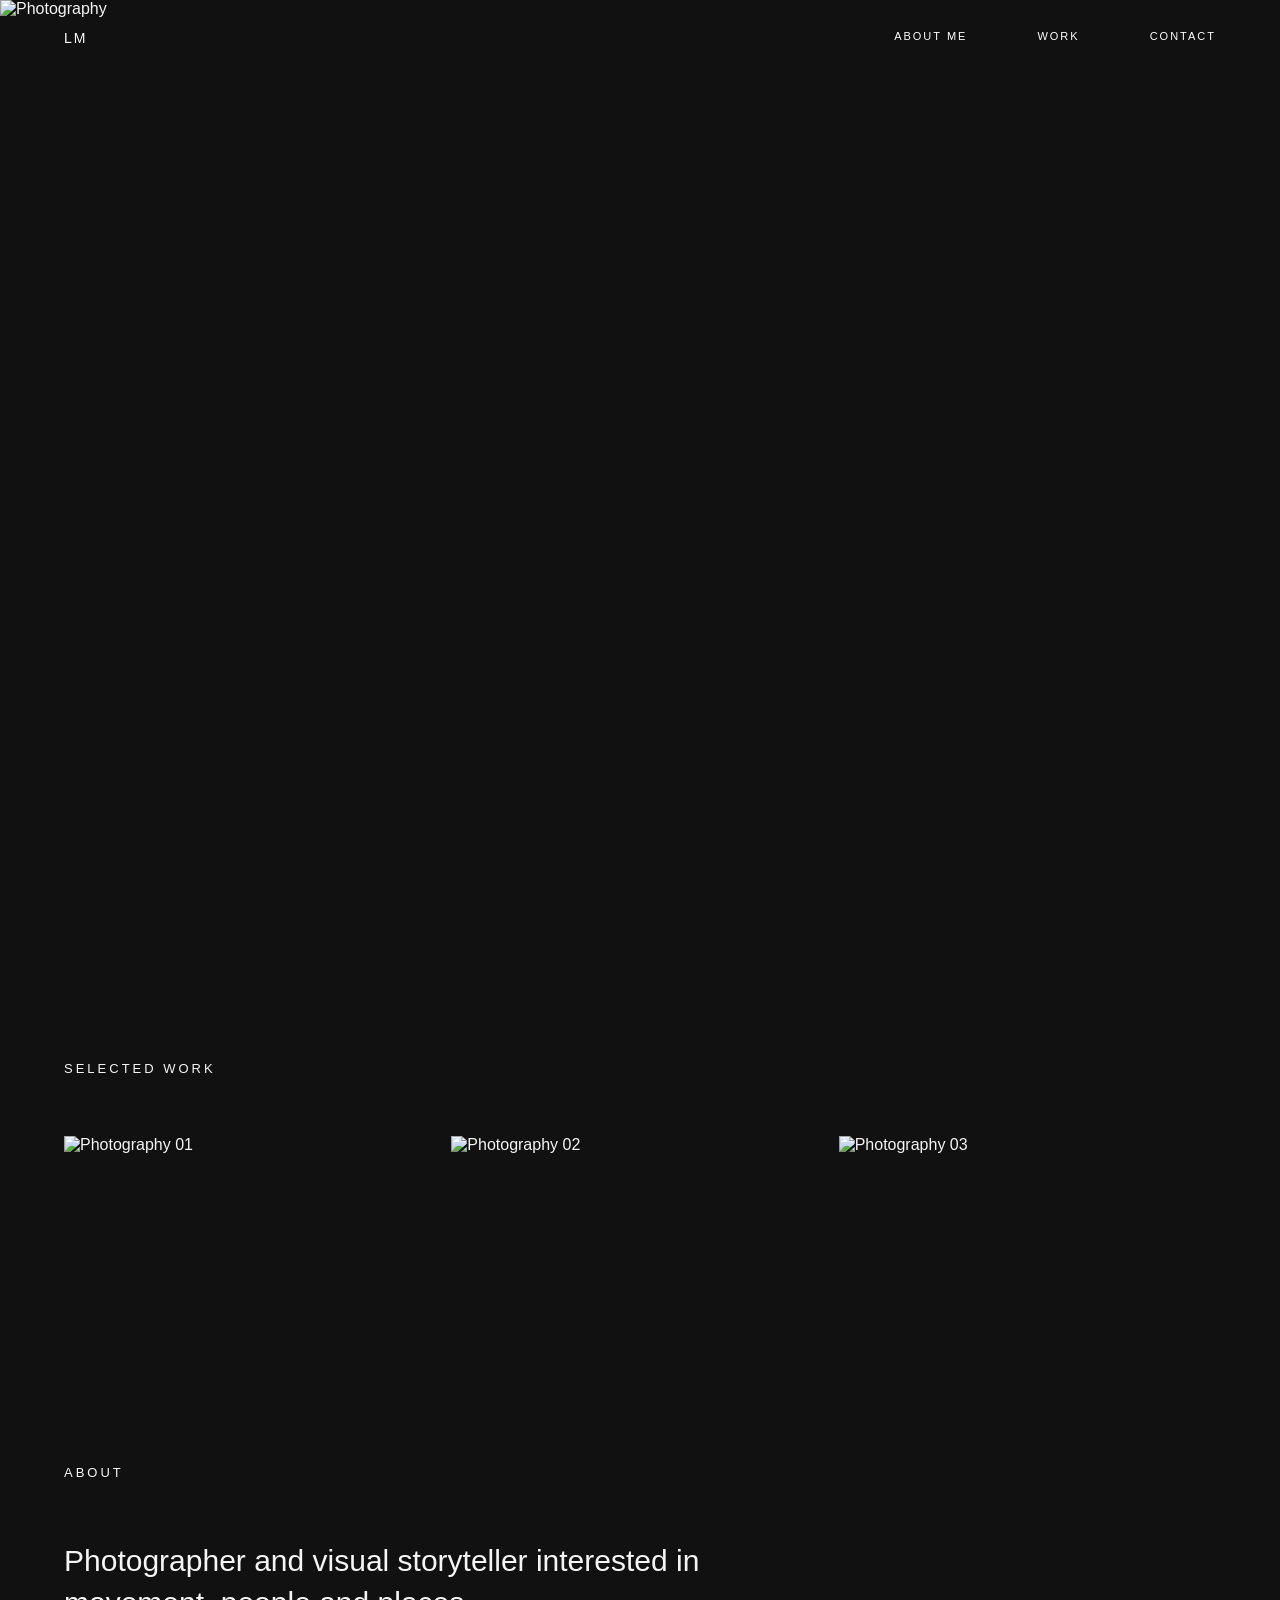
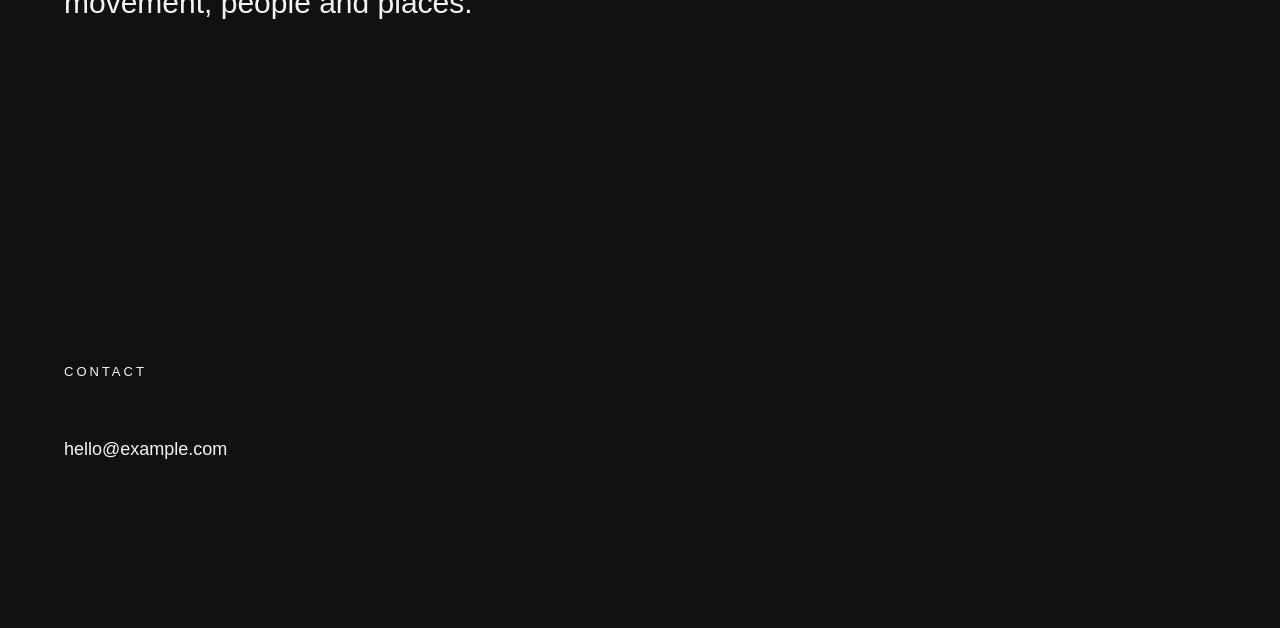
==== index.html @ 39ae31e9 "Update index.html" ====
<!DOCTYPE html>
<html lang="en">

<head>
    <meta charset="UTF-8">
    <meta name="viewport" content="width=device-width, initial-scale=1.0">

    <title>Liu Minhao — Photography</title>

    <link rel="stylesheet" href="style.css">
</head>

<body>

    <main>

      <section class="hero">

    <img class="hero-image" src="./photo4.jpg" alt="Photography">

    <div class="hero-logo">
        LM
    </div>

    <nav class="hero-nav">
        <a href="#about">ABOUT ME</a>
        <a href="#work">WORK</a>
        <a href="#contact">CONTACT</a>
    </nav>

</section>

        <section id="work" class="work">

            <h2>
                SELECTED WORK
            </h2>

         <div class="gallery">

    <img src="./photo1.jpg" alt="Photography 01">

    <img src="./photo2.jpg" alt="Photography 02">

    <img src="./photo3.jpg" alt="Photography 03">

</div>
        </section>


        <section id="about" class="about">

            <h2>
                ABOUT
            </h2>

            <p>
                Photographer and visual storyteller
                interested in movement, people and places.
            </p>

        </section>


        <section id="contact" class="contact">

            <h2>
                CONTACT
            </h2>

            <p>
                hello@example.com
            </p>

        </section>


    </main>


</body>

</html>
---- style.css ----
* {
    box-sizing: border-box;
}

html {
    scroll-behavior: smooth;
}

body {
    margin: 0;

    background: #111;

    color: #f5f5f5;

    font-family: Arial, Helvetica, sans-serif;
}


/* Navigation */

header {

    display: flex;

    justify-content: space-between;

    align-items: center;

    padding: 30px 5%;

    position: absolute;

    width: 100%;

    z-index: 10;
}


.logo {

    font-size: 14px;

    letter-spacing: 2px;

}




nav a {

    color: white;

    text-decoration: none;

    margin-left: 30px;

    font-size: 12px;

    letter-spacing: 2px;

}


/* Hero */

.hero {
    height: 100vh;
    min-height: 600px;

    background-image: url(".photo4.jpg");
    background-size: cover;
    background-position: center;

    position: relative;
}

.hero-logo {
    position: absolute;
    top: 30px;
    left: 5%;

    color: white;
    font-size: 14px;
    letter-spacing: 2px;

    z-index: 2;
}
.hero-nav {
    position: absolute;
    top: 30px;
    right: 5%;

    display: flex;
    gap: 40px;

    z-index: 2;
}

.hero-nav a {
    color: white;
    text-decoration: none;

    font-size: 11px;
    letter-spacing: 2px;
}

/* Work */

.work {

    padding: 150px 5%;
}


h2 {

    font-size: 13px;

    font-weight: 400;

    letter-spacing: 3px;

    margin-bottom: 60px;

}

.gallery {
    display: flex;
    width: 100%;
    justify-content: space-between;
}

.gallery img {
    width: calc((100% - 20px) / 3);
    height: auto;
    display: block;
    transition: opacity 0.3s ease;
}

.gallery img:hover {
    opacity: 0.5;
}

.placeholder {

    aspect-ratio: 4 / 3;

    background: #222;

    display: flex;

    align-items: center;

    justify-content: center;

    color: #555;

    letter-spacing: 3px;

}


/* About */

.about {

    padding: 150px 5%;

    max-width: 900px;

}


.about p {

    font-size: 30px;

    line-height: 1.4;

}


/* Contact */

.contact {

    padding: 150px 5%;

}


.contact p {

    font-size: 18px;

}


/* Mobile */

@media (max-width: 700px) {

    header {
        padding: 25px;
    }

    nav a {
        margin-left: 12px;
    }

    .gallery {
        flex-direction: column;
    }

    .gallery img {
        width: 100%;
    }

    .about p {
        font-size: 22px;
    }

}

.hero-nav {
    position: absolute !important;
    top: 30px !important;
    right: 5% !important;
    left: auto !important;
    transform: none !important;

    display: flex !important;
    gap: 40px !important;
}

.hero-nav a {
    color: white !important;
    text-decoration: none !important;
    font-size: 11px !important;
    letter-spacing: 2px !important;
}

.hero {
    background-image: url("./photo4.jpg") !important;
    background-size: cover !important;
    background-position: center !important;
    background-repeat: no-repeat !important;
}
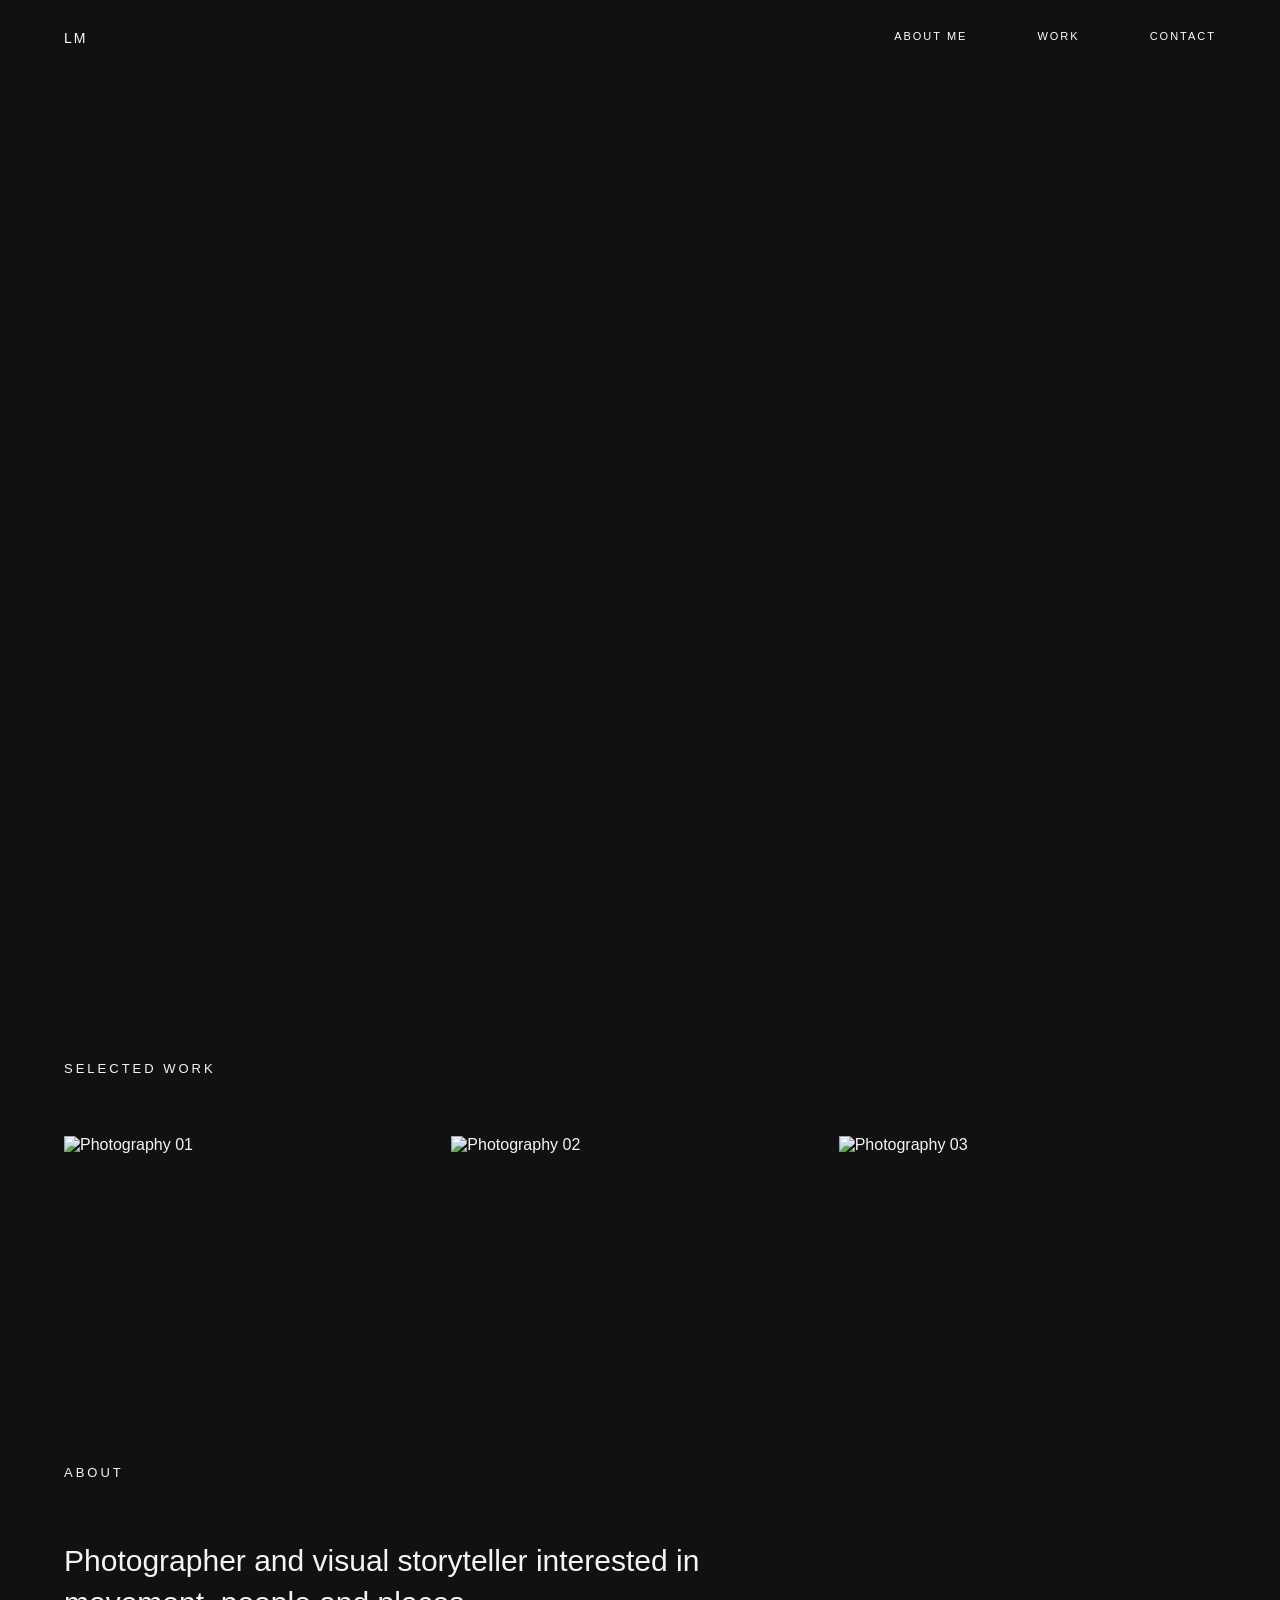
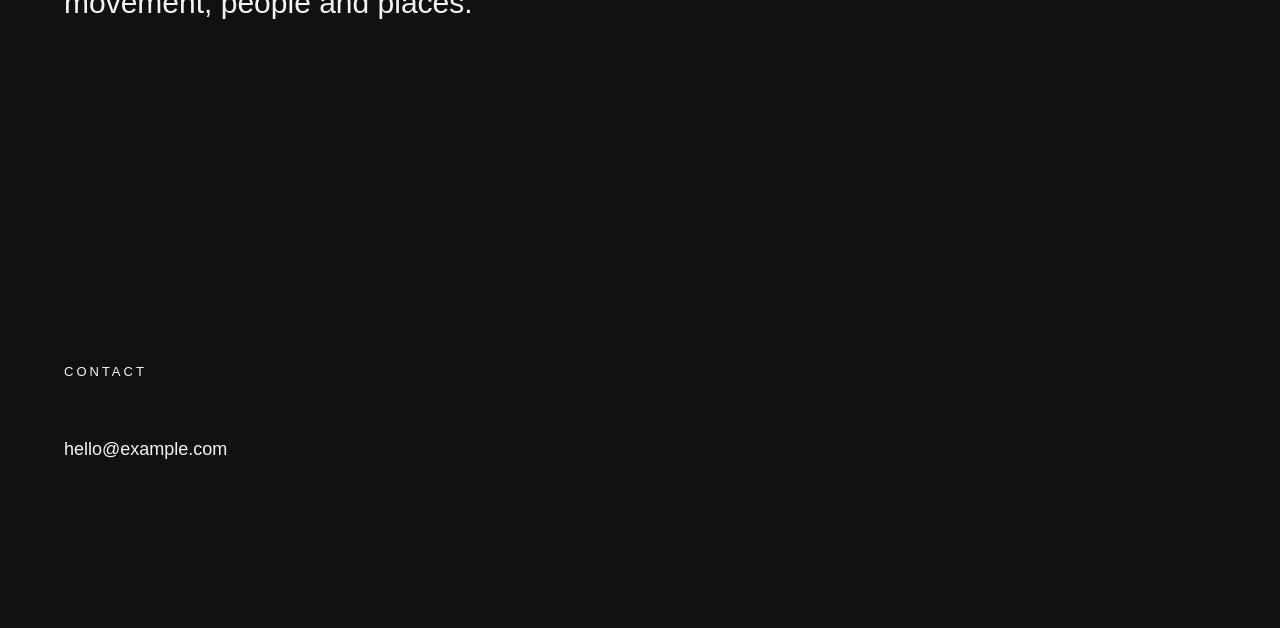
==== commit 7369994d: "Update index.html" ====
--- a/index.html
+++ b/index.html
@@ -15,8 +15,6 @@
     <main>
 
       <section class="hero">
-
-    <img class="hero-image" src="./photo4.jpg" alt="Photography">
 
     <div class="hero-logo">
         LM
--- a/style.css
+++ b/style.css
@@ -66,14 +66,15 @@
 /* Hero */
 
 .hero {
+    position: relative;
+    width: 100%;
     height: 100vh;
     min-height: 600px;
 
-    background-image: url(".photo4.jpg");
+    background-image: url("./photo4.jpg");
     background-size: cover;
     background-position: center;
-
-    position: relative;
+    background-repeat: no-repeat;
 }
 
 .hero-logo {
@@ -248,3 +249,10 @@
     background-position: center !important;
     background-repeat: no-repeat !important;
 }
+
+.hero {
+    position: relative;
+    width: 100%;
+    height: 100vh;
+    overflow: hidden;
+}
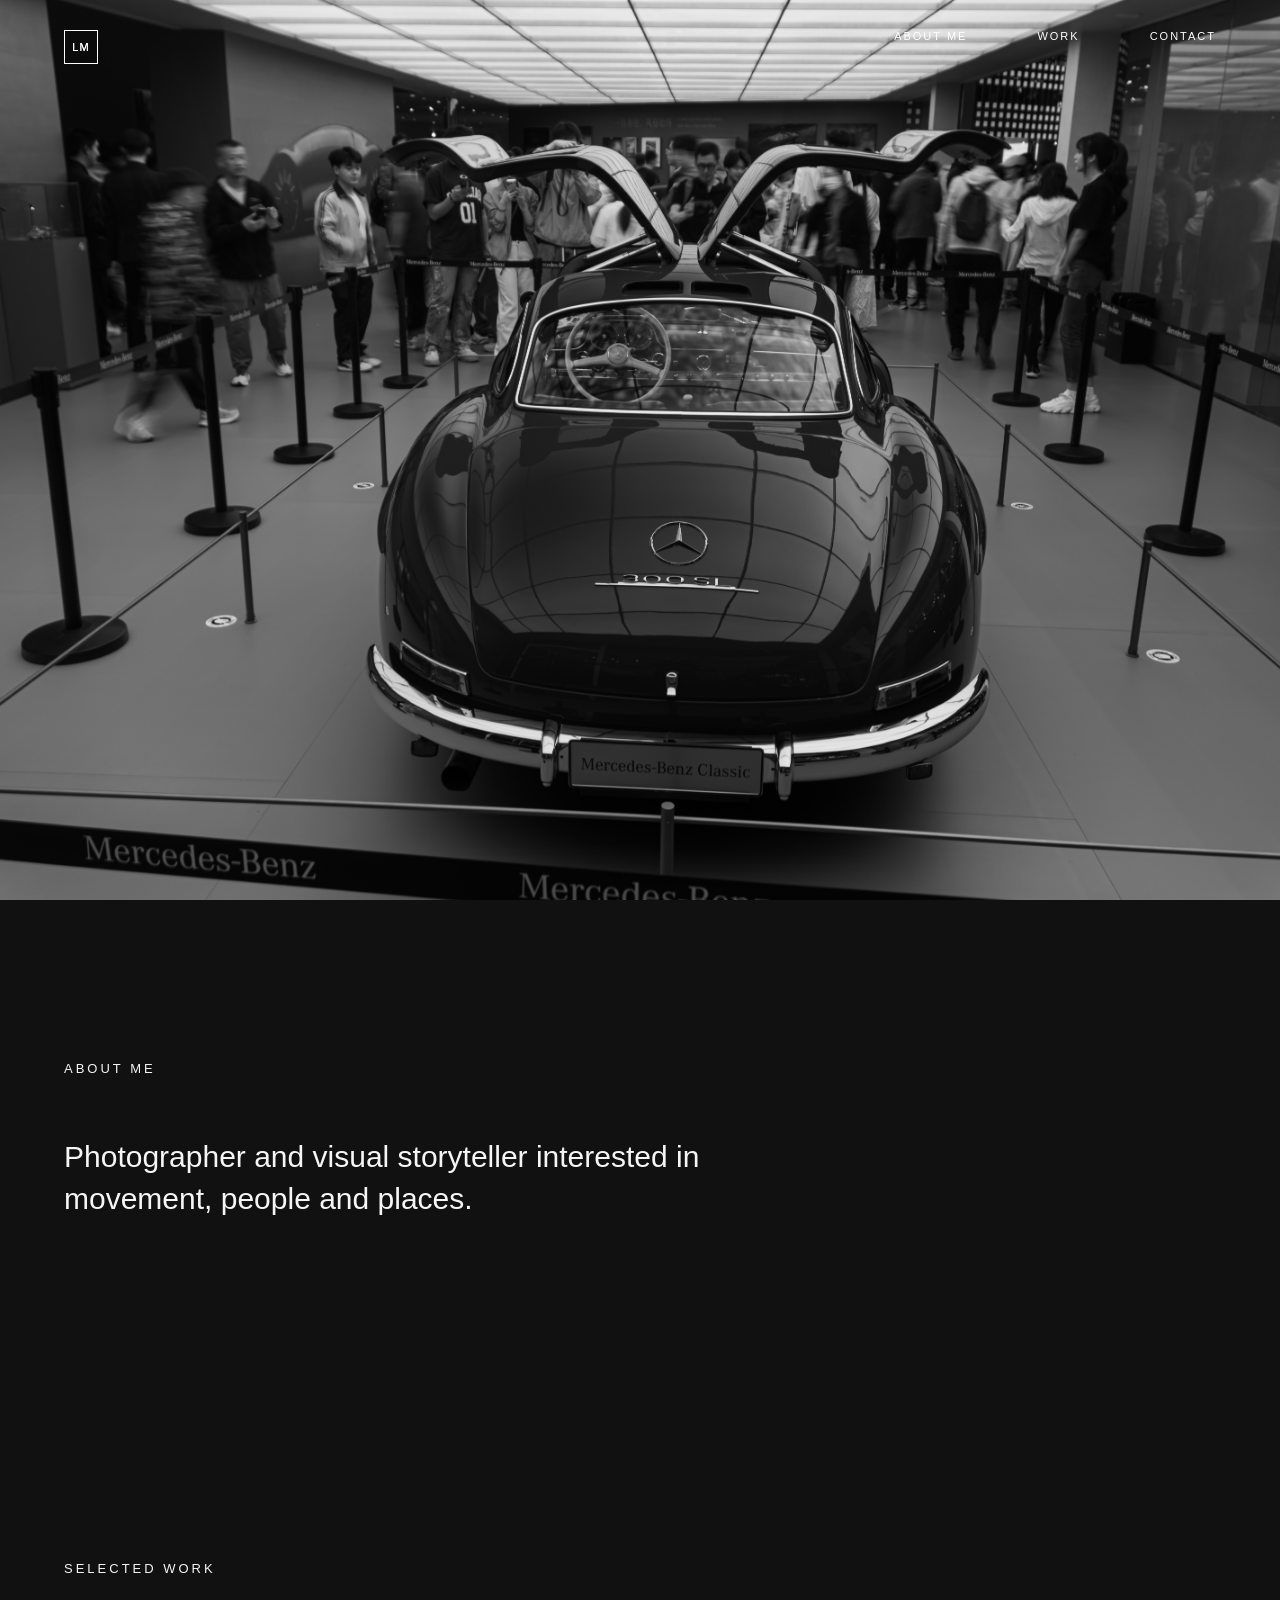
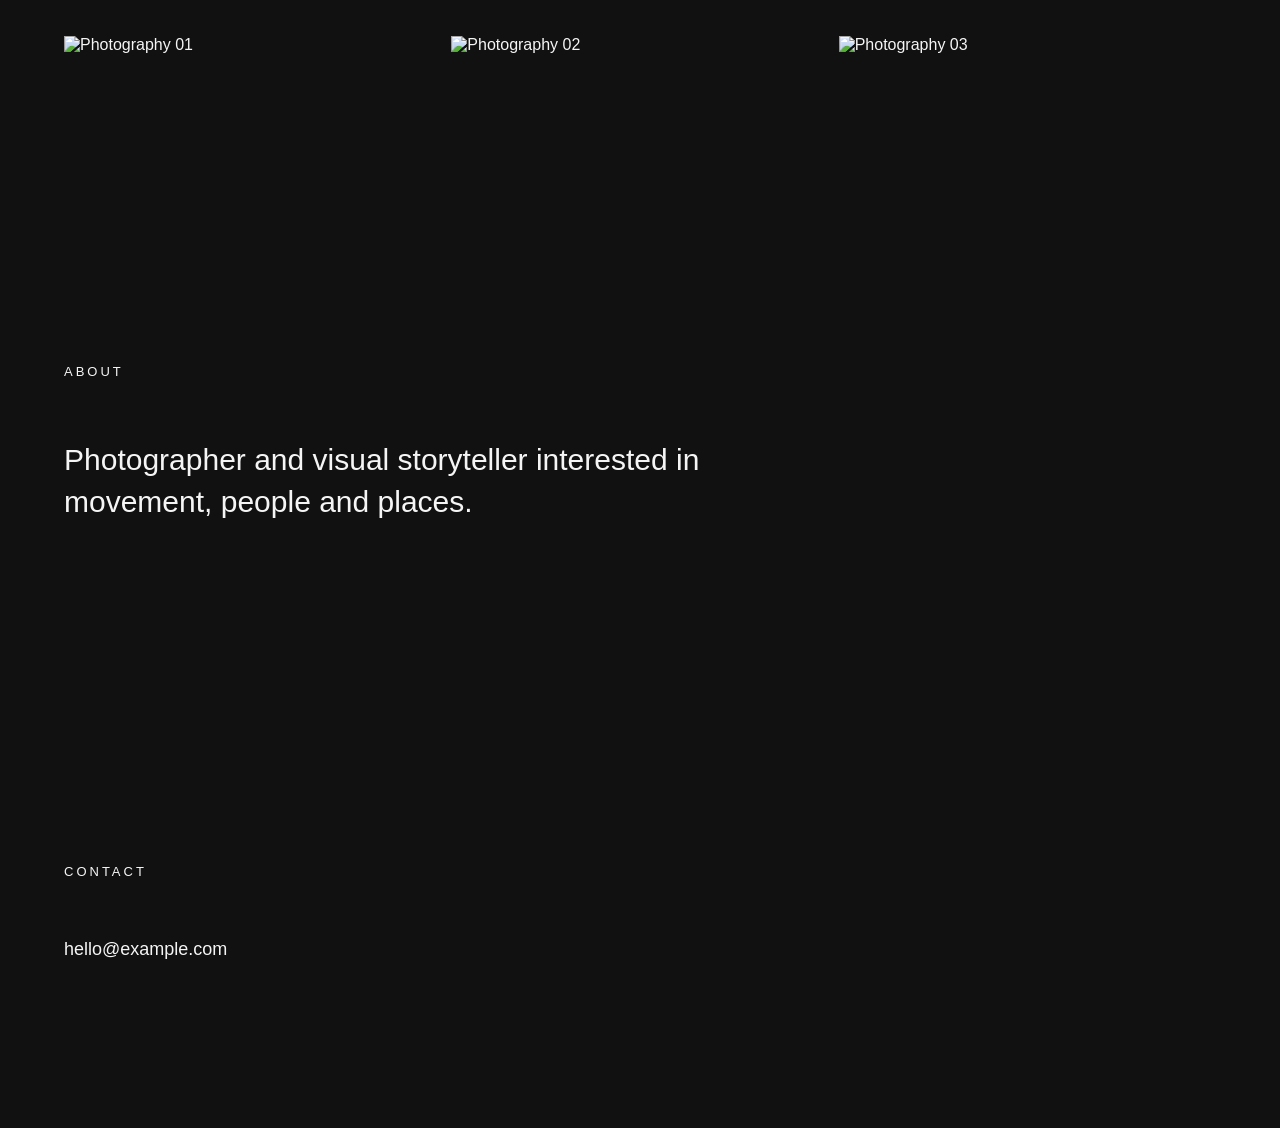
==== commit 8f860e59: "Update index.html" ====
--- a/index.html
+++ b/index.html
@@ -20,6 +20,12 @@
         LM
     </div>
 
+  <section class="hero">
+
+    <div class="hero-logo">
+        LM
+    </div>
+
     <nav class="hero-nav">
         <a href="#about">ABOUT ME</a>
         <a href="#work">WORK</a>
@@ -28,22 +34,38 @@
 
 </section>
 
-        <section id="work" class="work">
 
-            <h2>
-                SELECTED WORK
-            </h2>
+<section id="about" class="about">
 
-         <div class="gallery">
+    <h2>
+        ABOUT ME
+    </h2>
 
-    <img src="./photo1.jpg" alt="Photography 01">
+    <p>
+        Photographer and visual storyteller
+        interested in movement, people and places.
+    </p>
 
-    <img src="./photo2.jpg" alt="Photography 02">
+</section>
 
-    <img src="./photo3.jpg" alt="Photography 03">
 
-</div>
-        </section>
+<section id="work" class="work">
+
+    <h2>
+        SELECTED WORK
+    </h2>
+
+    <div class="gallery">
+
+        <img src="./photo1.jpg" alt="Photography 01">
+
+        <img src="./photo2.jpg" alt="Photography 02">
+
+        <img src="./photo3.jpg" alt="Photography 03">
+
+    </div>
+
+</section>
 
 
         <section id="about" class="about">
--- a/style.css
+++ b/style.css
@@ -66,15 +66,9 @@
 /* Hero */
 
 .hero {
-    position: relative;
     width: 100%;
     height: 100vh;
-    min-height: 600px;
-
-    background-image: url("./photo4.jpg");
-    background-size: cover;
-    background-position: center;
-    background-repeat: no-repeat;
+    background: url("./photo6.jpg") center / cover no-repeat;
 }
 
 .hero-logo {
@@ -82,9 +76,19 @@
     top: 30px;
     left: 5%;
 
+    width: 34px;
+    height: 34px;
+
+    display: flex;
+    align-items: center;
+    justify-content: center;
+
+    border: 1px solid white;
+
     color: white;
-    font-size: 14px;
-    letter-spacing: 2px;
+    font-size: 11px;
+    font-weight: 500;
+    letter-spacing: 1px;
 
     z-index: 2;
 }
@@ -224,35 +228,3 @@
     }
 
 }
-
-.hero-nav {
-    position: absolute !important;
-    top: 30px !important;
-    right: 5% !important;
-    left: auto !important;
-    transform: none !important;
-
-    display: flex !important;
-    gap: 40px !important;
-}
-
-.hero-nav a {
-    color: white !important;
-    text-decoration: none !important;
-    font-size: 11px !important;
-    letter-spacing: 2px !important;
-}
-
-.hero {
-    background-image: url("./photo4.jpg") !important;
-    background-size: cover !important;
-    background-position: center !important;
-    background-repeat: no-repeat !important;
-}
-
-.hero {
-    position: relative;
-    width: 100%;
-    height: 100vh;
-    overflow: hidden;
-}
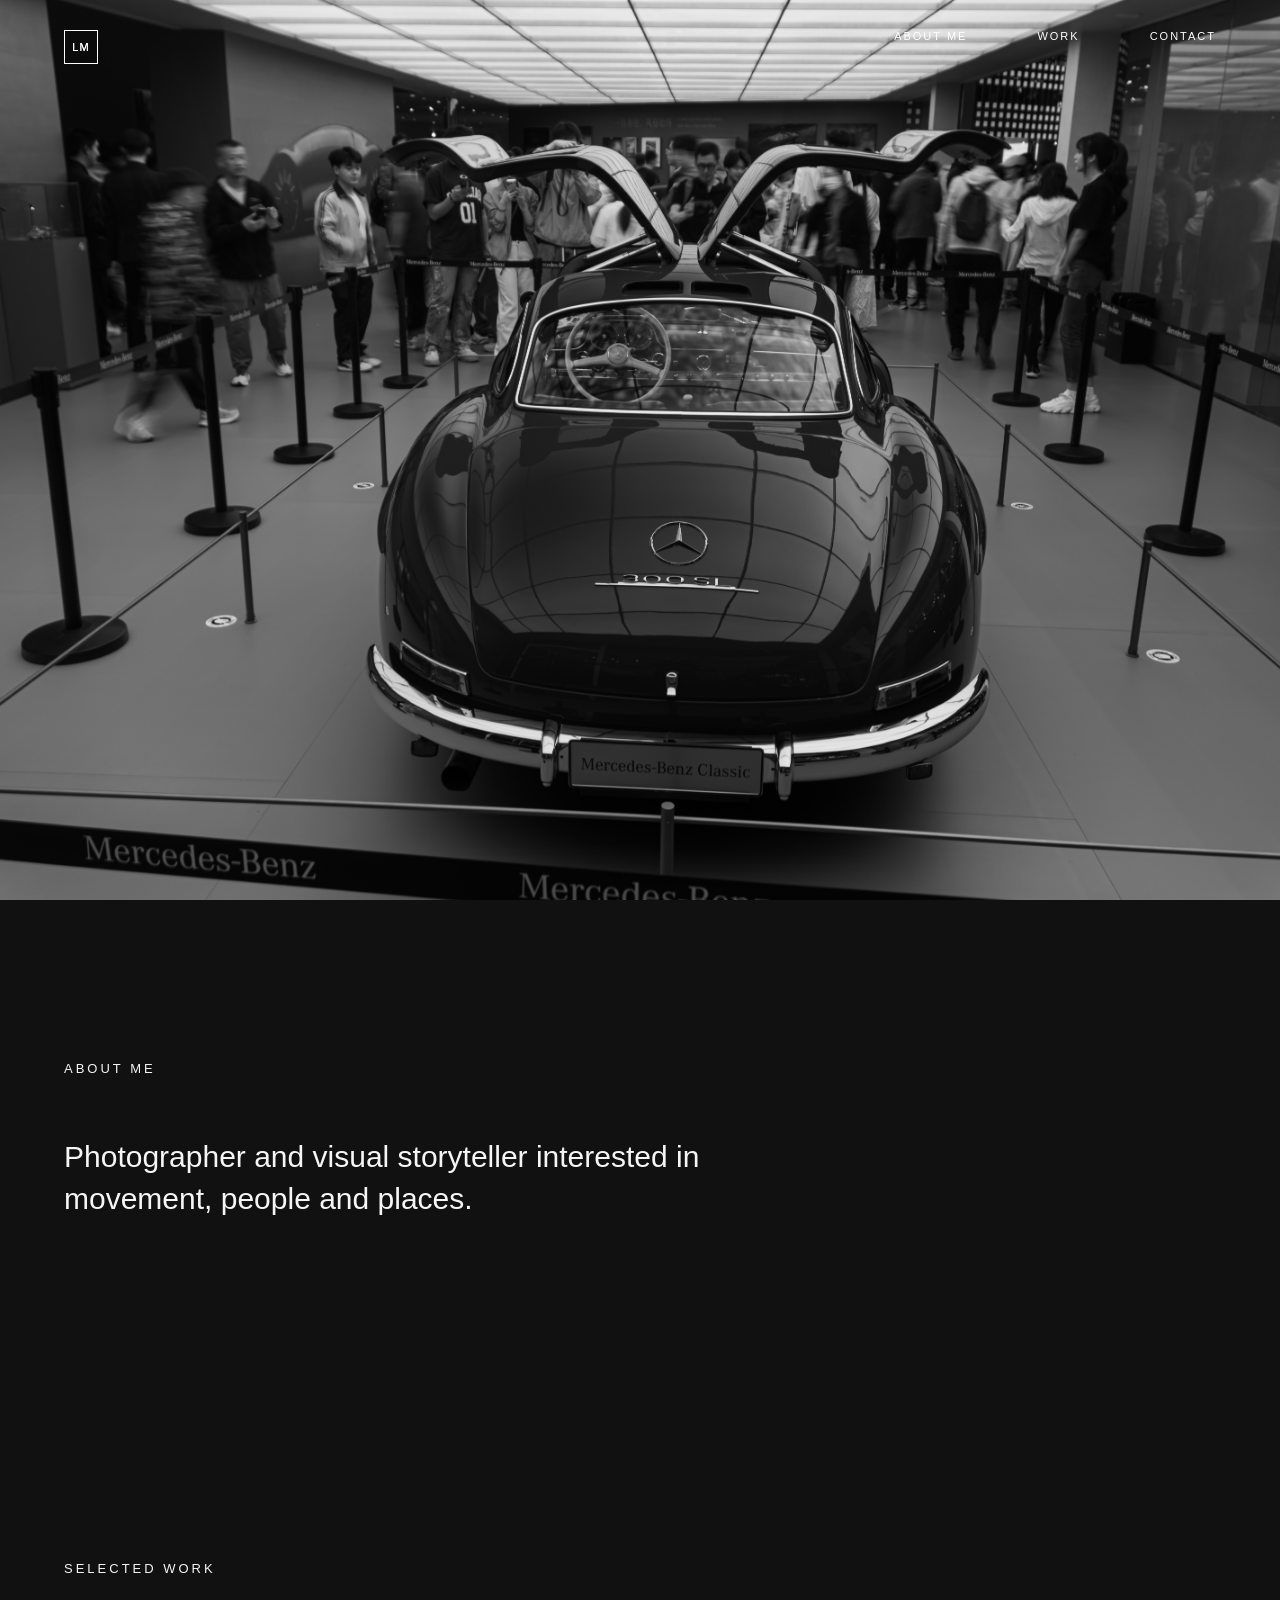
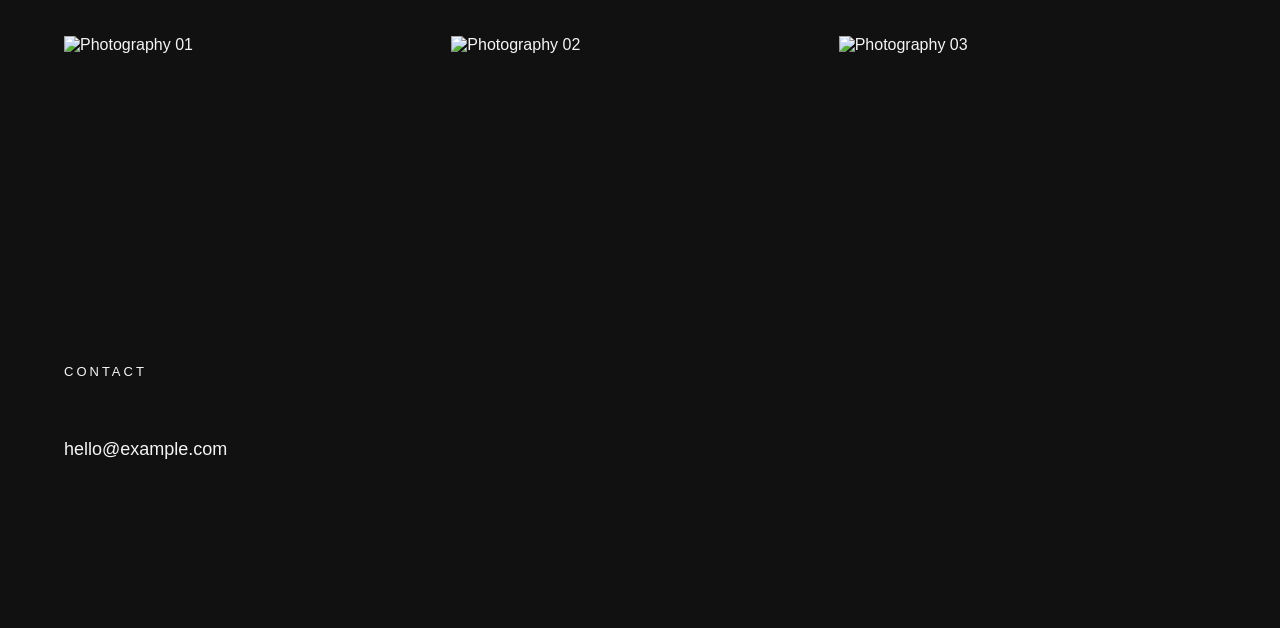
==== commit 801355f6: "Update index.html" ====
--- a/index.html
+++ b/index.html
@@ -67,21 +67,6 @@
 
 </section>
 
-
-        <section id="about" class="about">
-
-            <h2>
-                ABOUT
-            </h2>
-
-            <p>
-                Photographer and visual storyteller
-                interested in movement, people and places.
-            </p>
-
-        </section>
-
-
         <section id="contact" class="contact">
 
             <h2>
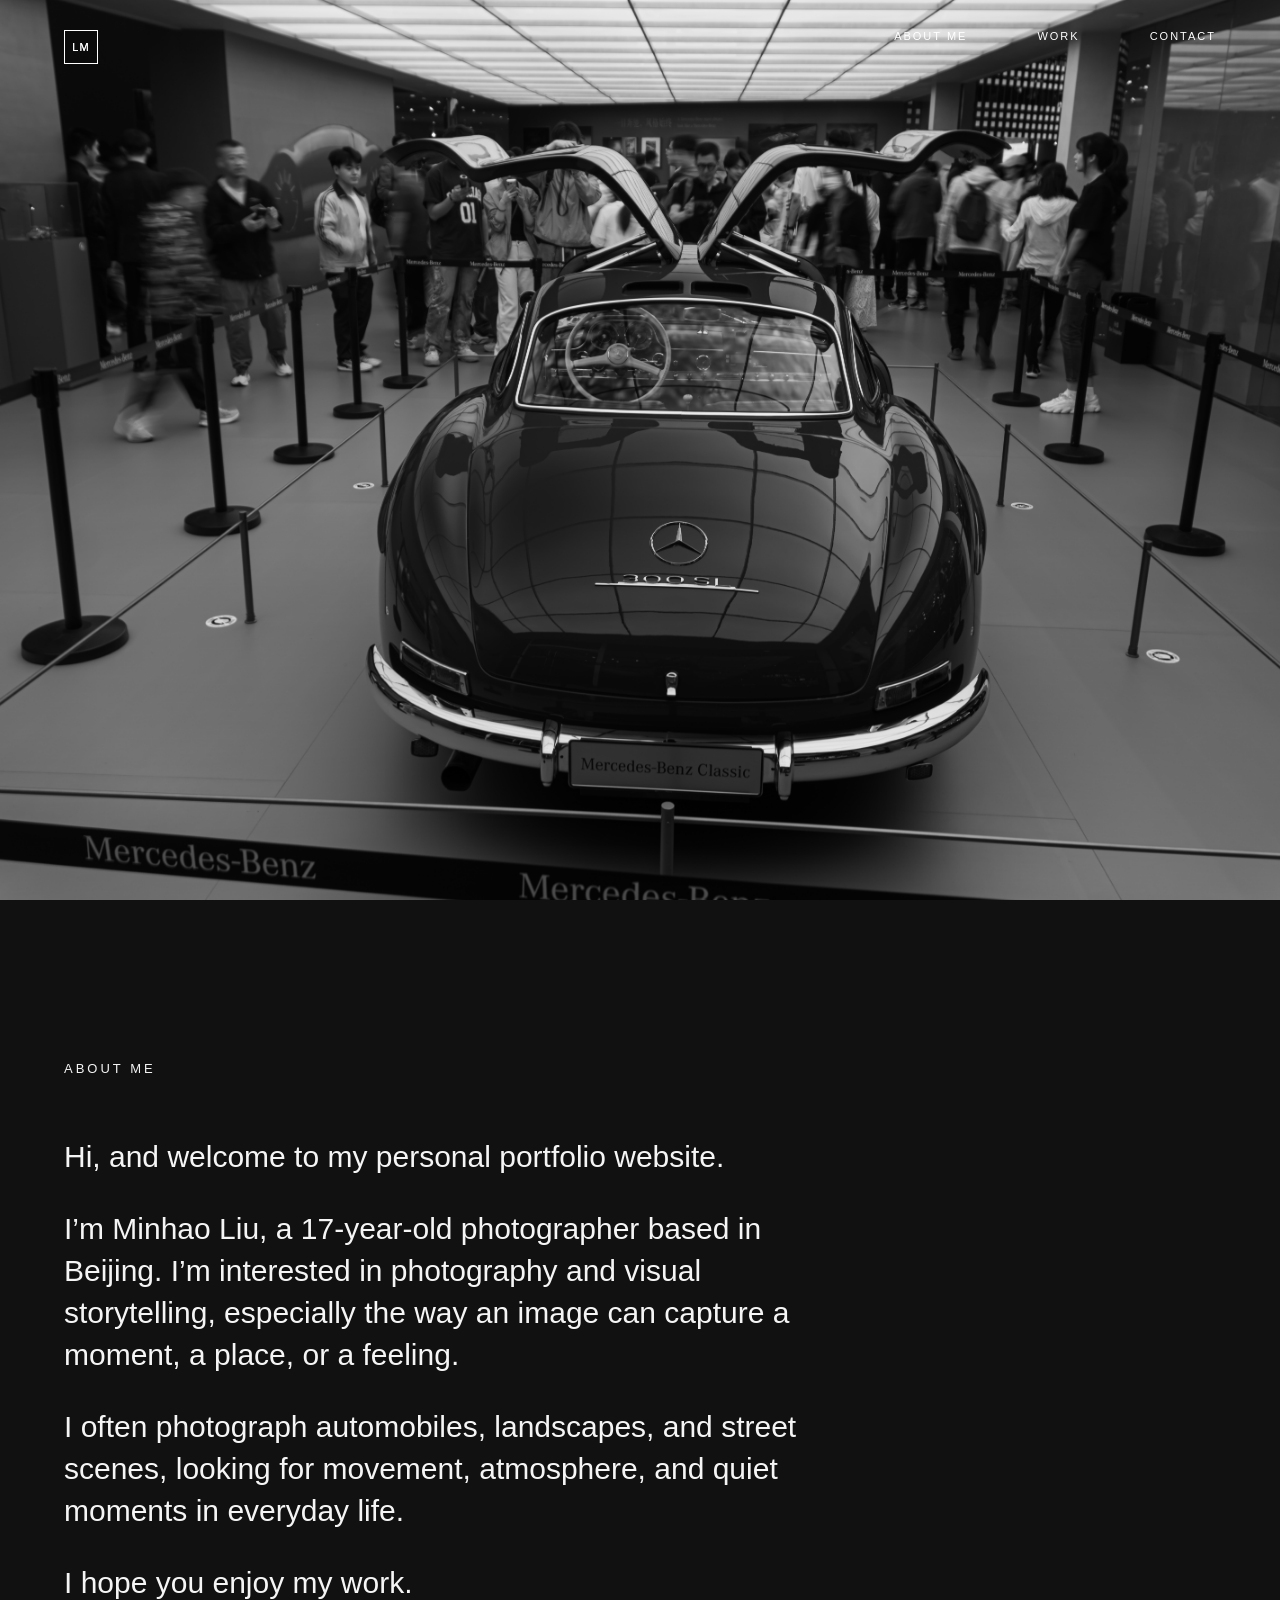
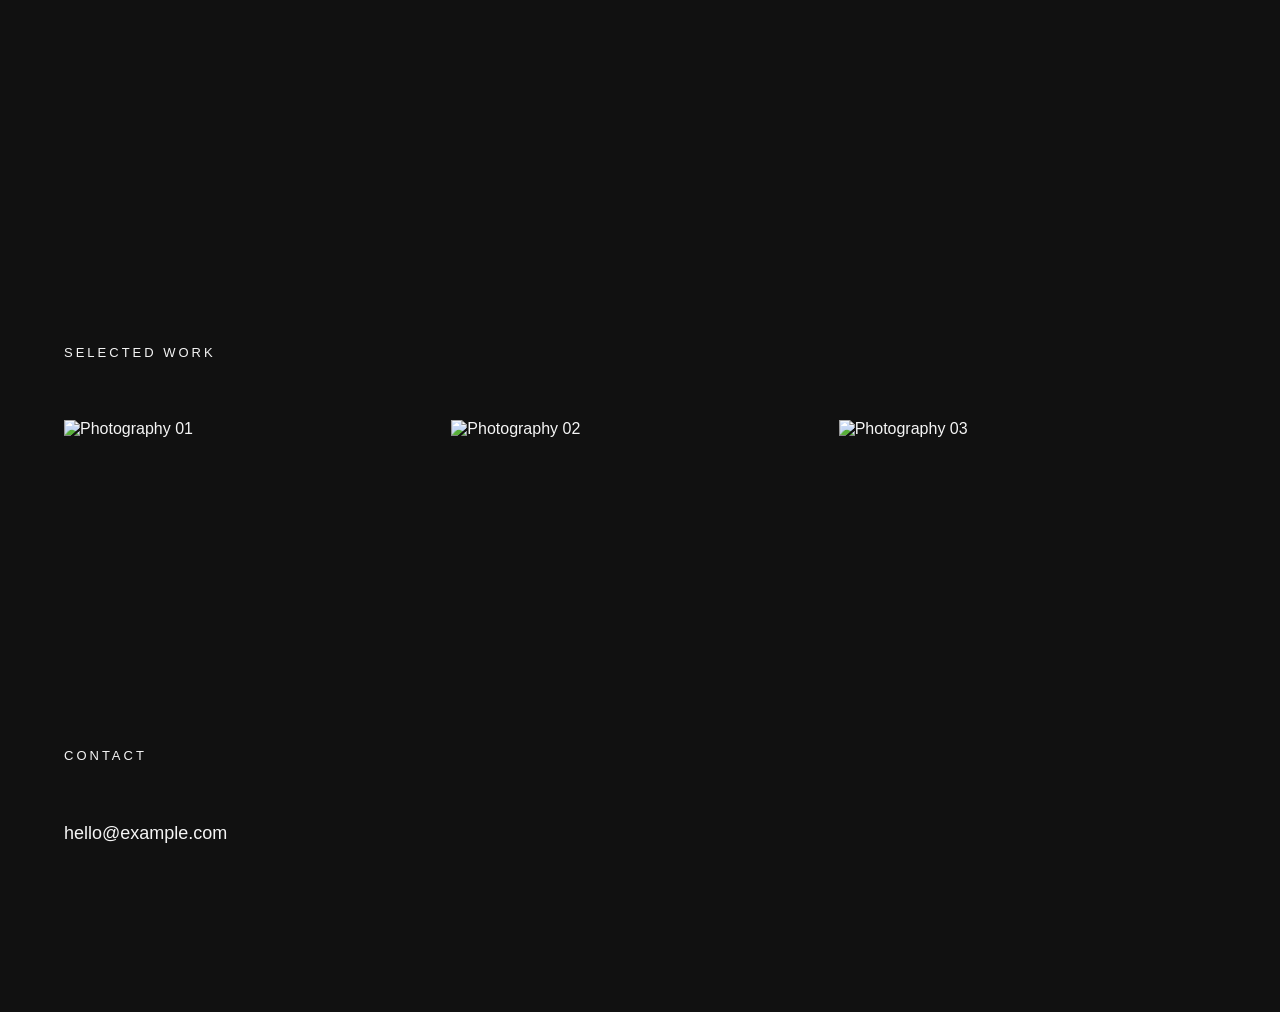
==== commit 13412b06: "Update index.html" ====
--- a/index.html
+++ b/index.html
@@ -37,17 +37,28 @@
 
 <section id="about" class="about">
 
-    <h2>
-        ABOUT ME
-    </h2>
+    <h2>ABOUT ME</h2>
 
     <p>
-        Photographer and visual storyteller
-        interested in movement, people and places.
+        Hi, and welcome to my personal portfolio website.
+    </p>
+
+    <p>
+        I’m Minhao Liu, a 17-year-old photographer based in Beijing.
+        I’m interested in photography and visual storytelling,
+        especially the way an image can capture a moment, a place, or a feeling.
+    </p>
+
+    <p>
+        I often photograph automobiles, landscapes, and street scenes,
+        looking for movement, atmosphere, and quiet moments in everyday life.
+    </p>
+
+    <p>
+        I hope you enjoy my work.
     </p>
 
 </section>
-
 
 <section id="work" class="work">
 
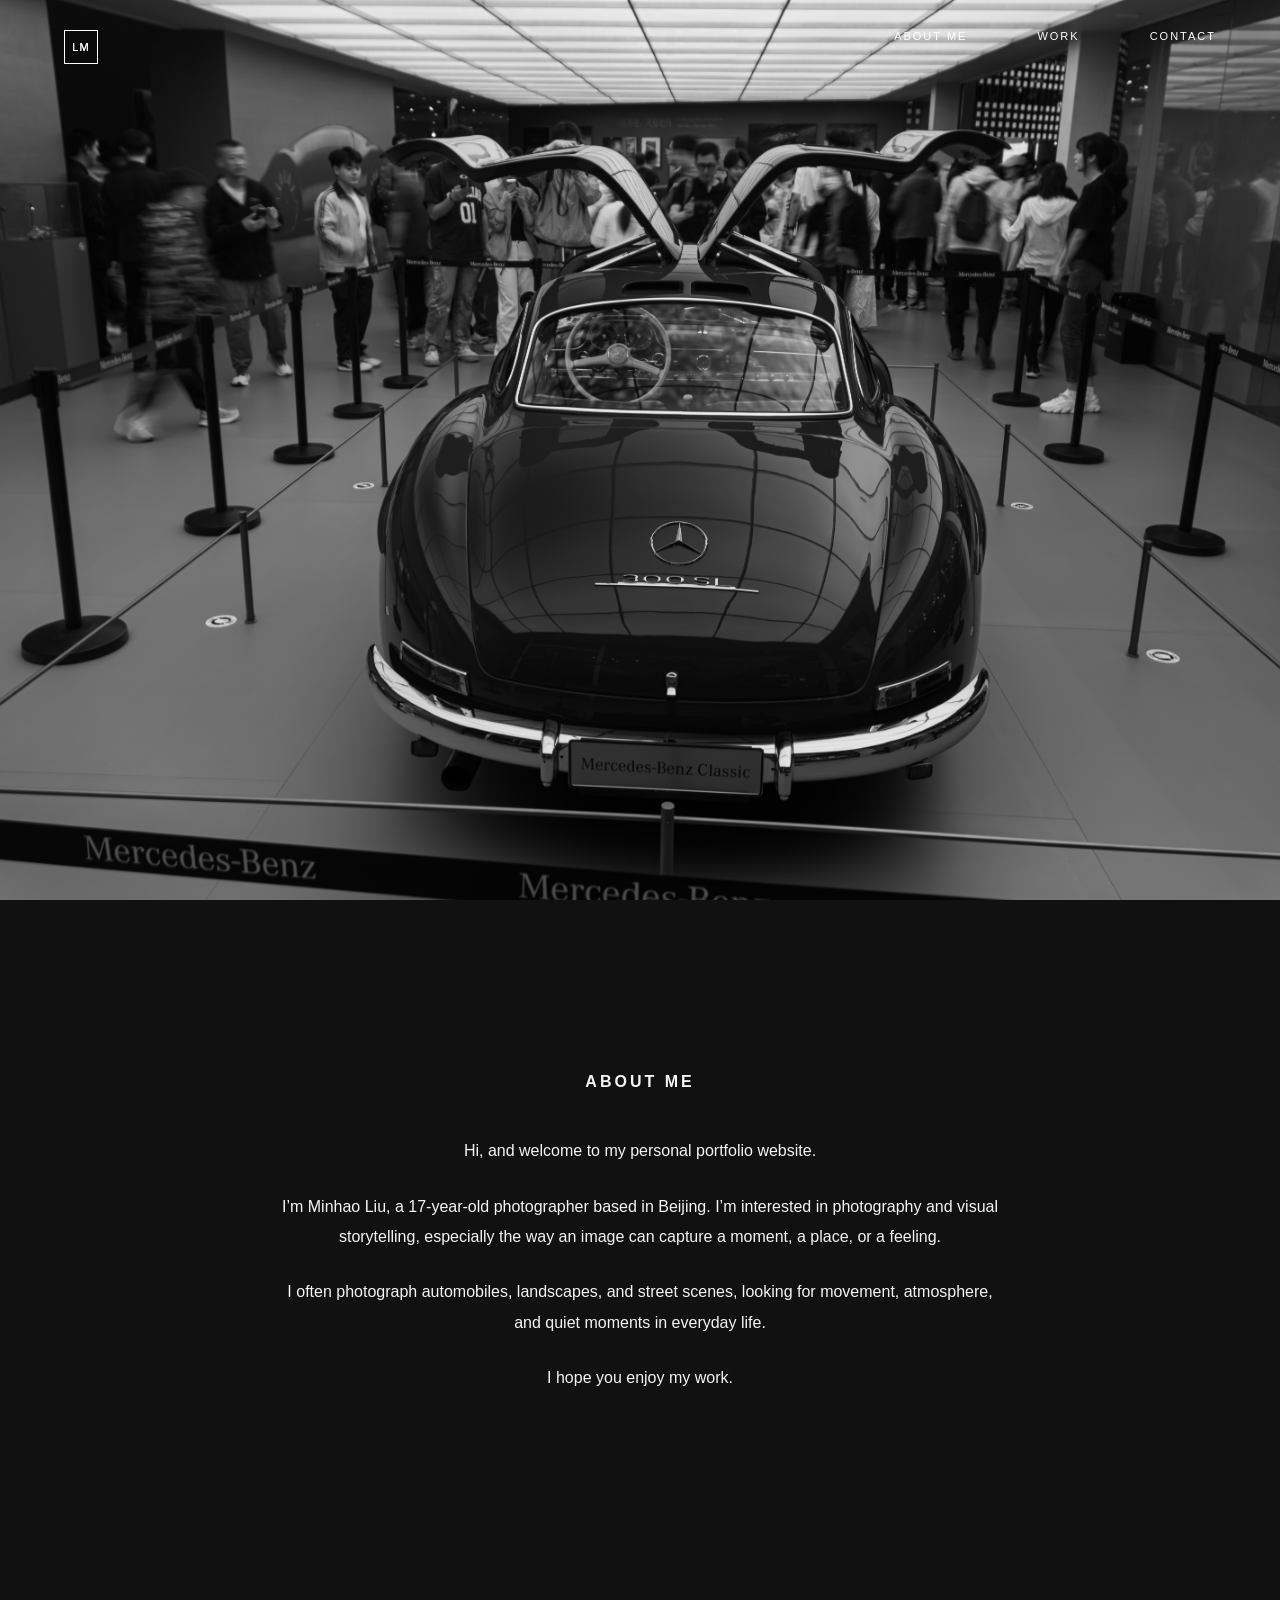
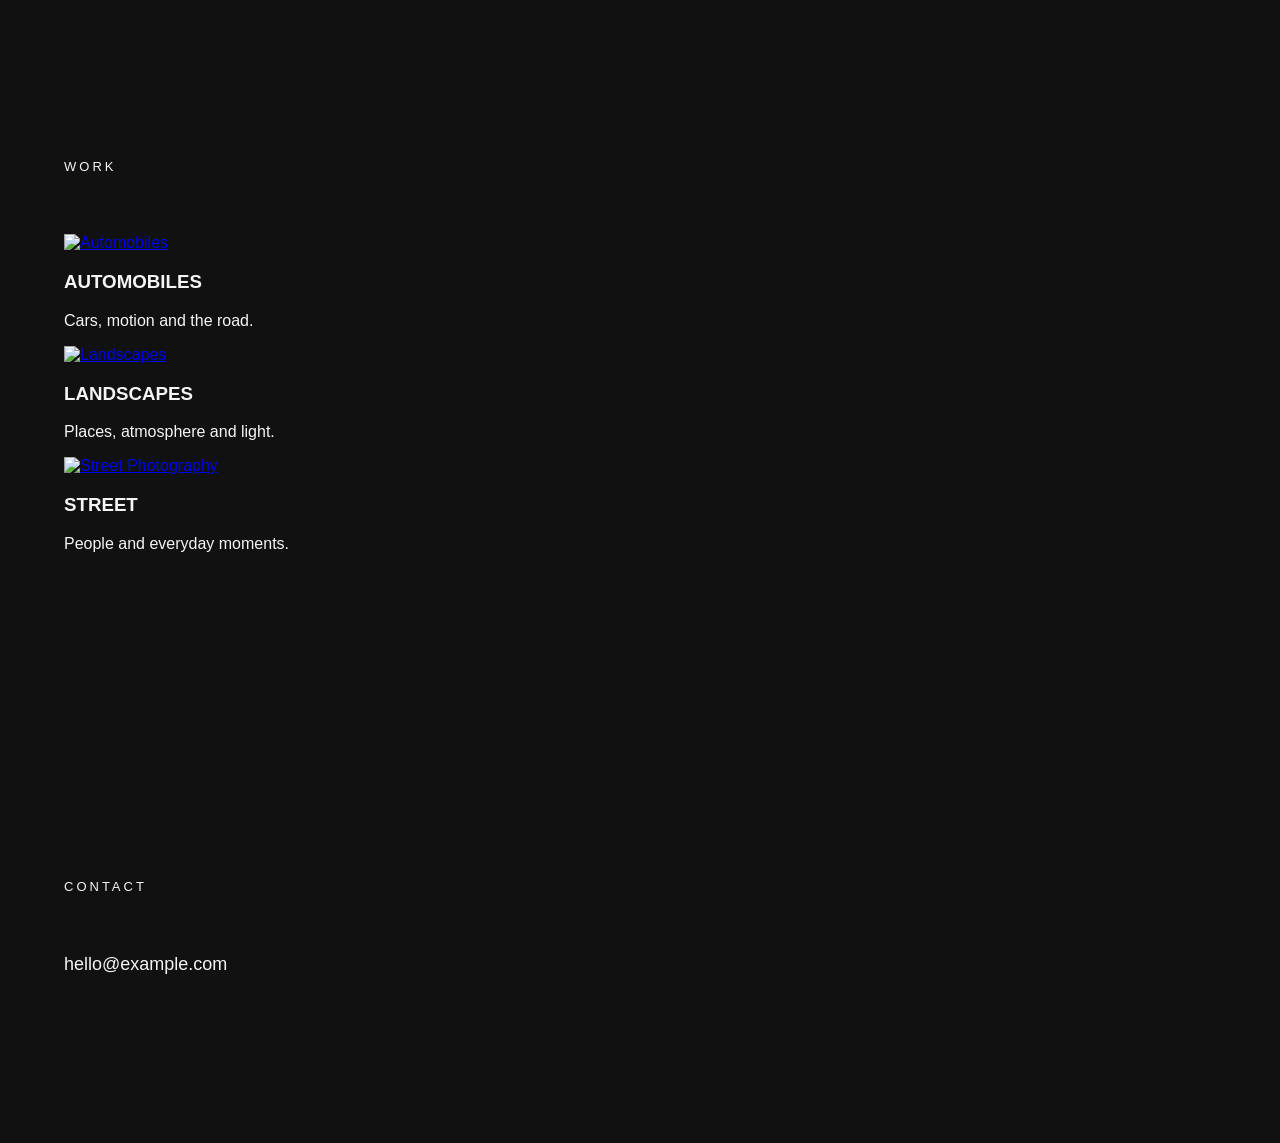
==== commit 6f355ca1: "Update index.html" ====
--- a/index.html
+++ b/index.html
@@ -62,17 +62,49 @@
 
 <section id="work" class="work">
 
-    <h2>
-        SELECTED WORK
-    </h2>
+    <h2>WORK</h2>
 
-    <div class="gallery">
+    <div class="work-category work-left">
 
-        <img src="./photo1.jpg" alt="Photography 01">
+        <a href="automobiles.html">
+            <img src="./photo1.jpg" alt="Automobiles">
+        </a>
 
-        <img src="./photo2.jpg" alt="Photography 02">
+        <h3>AUTOMOBILES</h3>
 
-        <img src="./photo3.jpg" alt="Photography 03">
+        <p>
+            Cars, motion and the road.
+        </p>
+
+    </div>
+
+
+    <div class="work-category work-right">
+
+        <a href="landscapes.html">
+            <img src="./photo2.jpg" alt="Landscapes">
+        </a>
+
+        <h3>LANDSCAPES</h3>
+
+        <p>
+            Places, atmosphere and light.
+        </p>
+
+    </div>
+
+
+    <div class="work-category work-left">
+
+        <a href="street.html">
+            <img src="./photo3.jpg" alt="Street Photography">
+        </a>
+
+        <h3>STREET</h3>
+
+        <p>
+            People and everyday moments.
+        </p>
 
     </div>
 
--- a/style.css
+++ b/style.css
@@ -170,20 +170,25 @@
 /* About */
 
 .about {
-
-    padding: 150px 5%;
-
-    max-width: 900px;
-
-}
-
+    padding: 160px 5% 180px;
+    max-width: 1000px;
+    margin: 0 auto;
+    text-align: center;
+}
+
+.about h2 {
+    font-size: 16px;
+    font-weight: 600;
+    letter-spacing: 3px;
+    margin-bottom: 45px;
+}
 
 .about p {
-
-    font-size: 30px;
-
-    line-height: 1.4;
-
+    font-size: 16px;
+    font-weight: 300;
+    line-height: 1.9;
+    margin: 0 auto 25px;
+    max-width: 720px;
 }
 
 
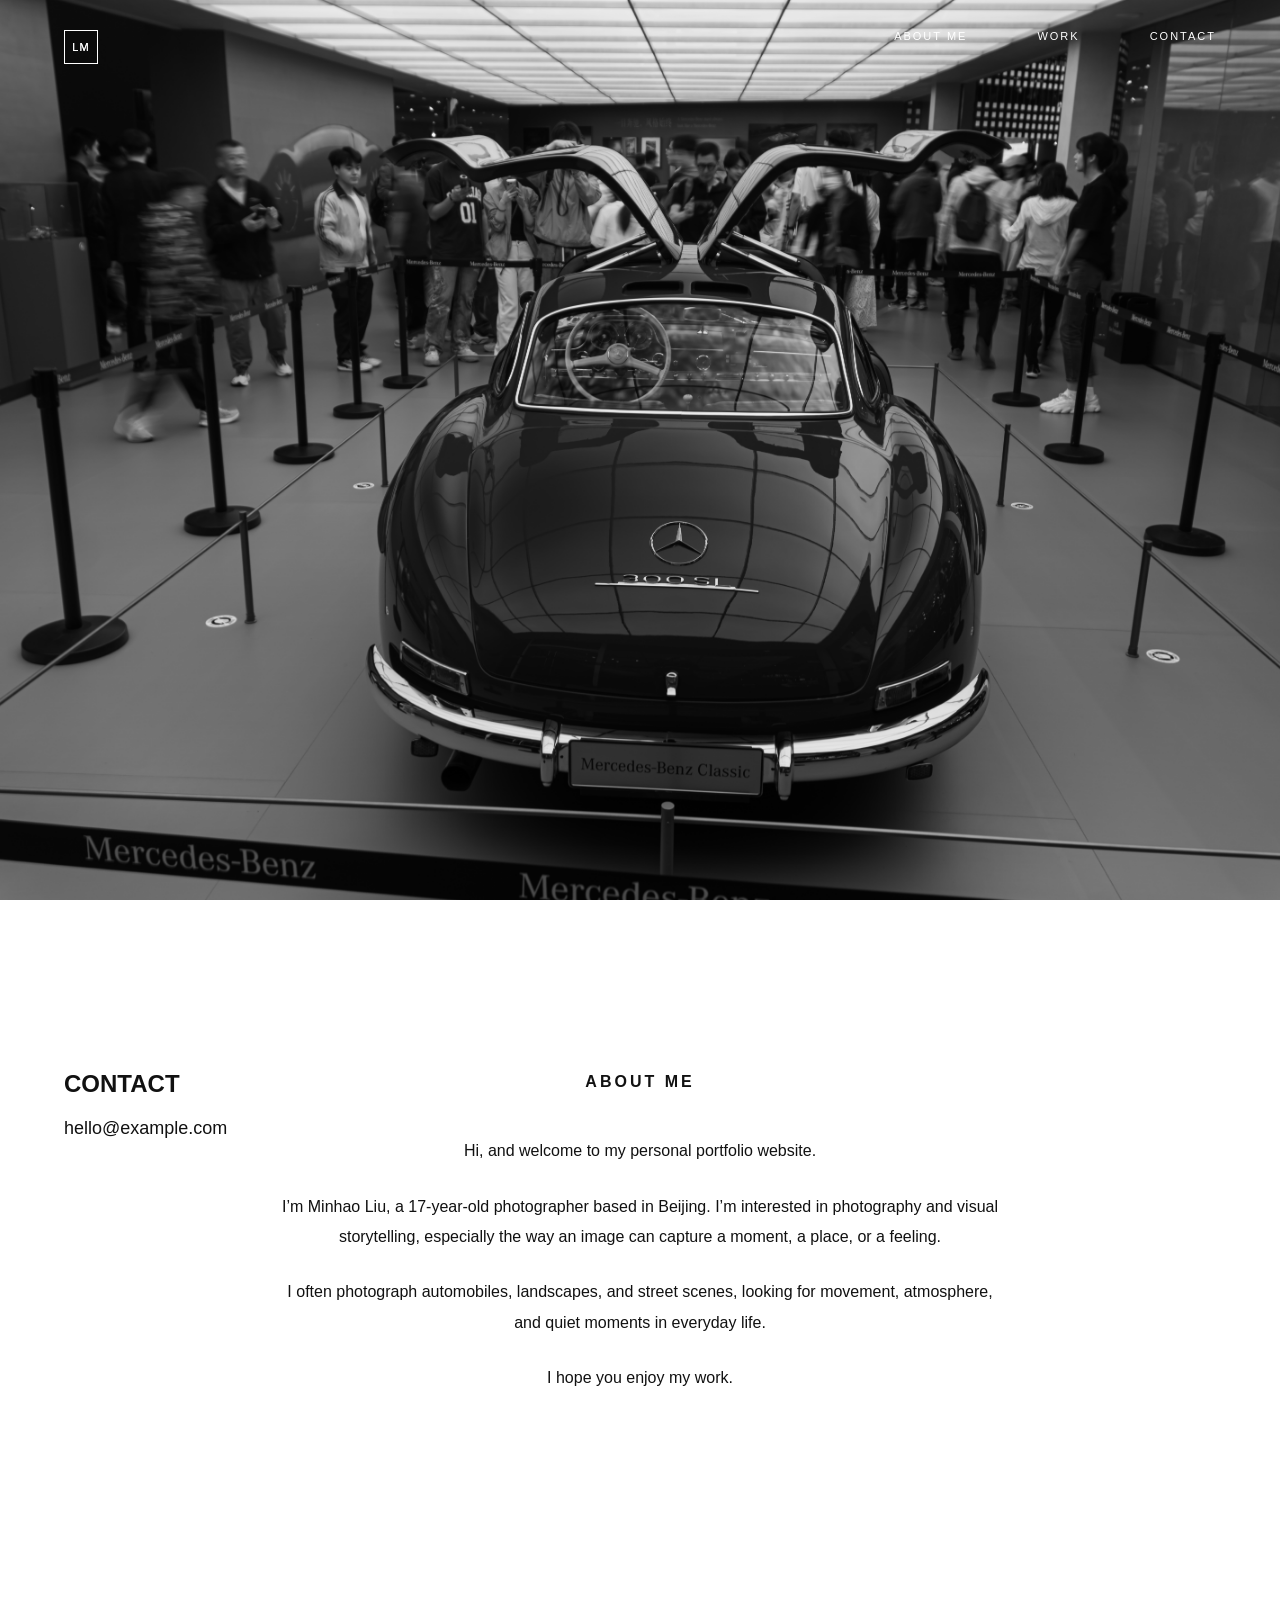
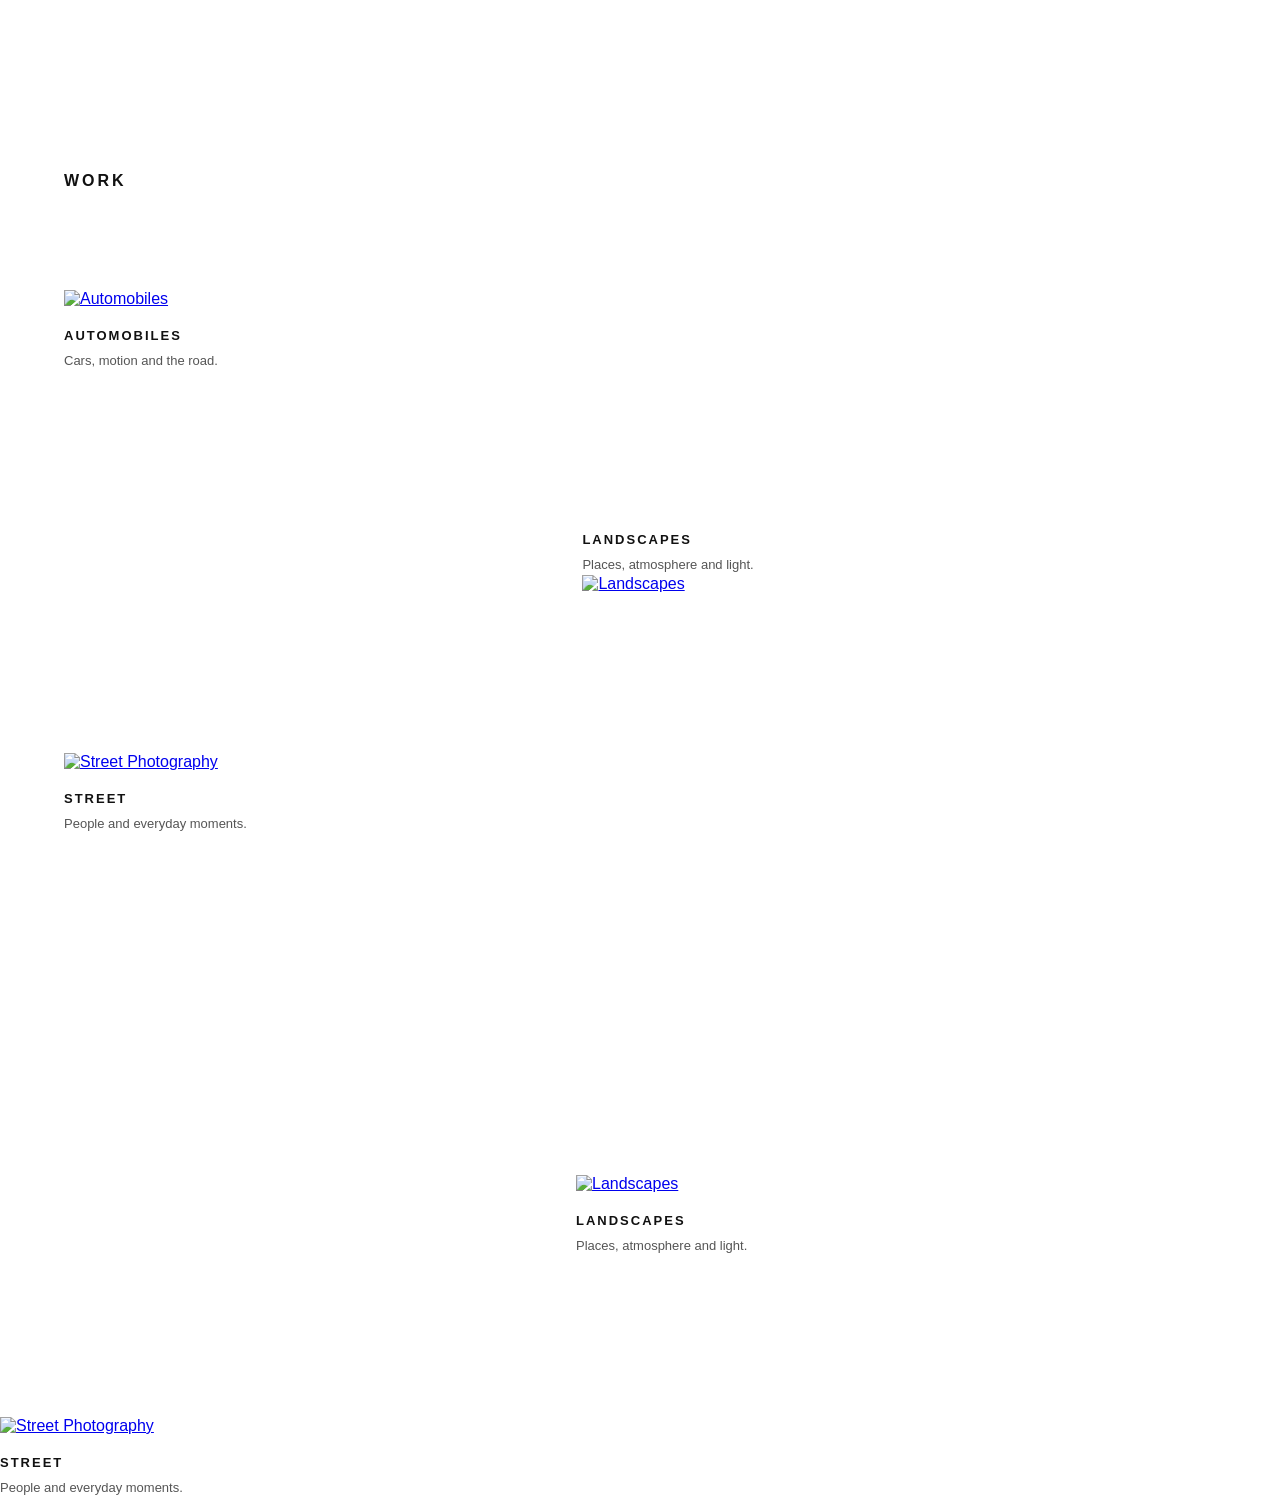
==== commit e3b2bcc8: "Update index.html" ====
--- a/index.html
+++ b/index.html
@@ -64,19 +64,49 @@
 
     <h2>WORK</h2>
 
+
     <div class="work-category work-left">
 
         <a href="automobiles.html">
             <img src="./photo1.jpg" alt="Automobiles">
         </a>
 
-        <h3>AUTOMOBILES</h3>
-
-        <p>
-            Cars, motion and the road.
-        </p>
+        <div class="work-info">
+            <h3>AUTOMOBILES</h3>
+            <p>Cars, motion and the road.</p>
+        </div>
 
     </div>
+
+
+    <div class="work-category work-right">
+
+        <div class="work-info">
+            <h3>LANDSCAPES</h3>
+            <p>Places, atmosphere and light.</p>
+        </div>
+
+        <a href="landscapes.html">
+            <img src="./photo2.jpg" alt="Landscapes">
+        </a>
+
+    </div>
+
+
+    <div class="work-category work-left">
+
+        <a href="street.html">
+            <img src="./photo3.jpg" alt="Street Photography">
+        </a>
+
+        <div class="work-info">
+            <h3>STREET</h3>
+            <p>People and everyday moments.</p>
+        </div>
+
+    </div>
+
+</section>
 
 
     <div class="work-category work-right">
--- a/style.css
+++ b/style.css
@@ -8,14 +8,10 @@
 
 body {
     margin: 0;
-
-    background: #111;
-
-    color: #f5f5f5;
-
+    background: #fff;
+    color: #111;
     font-family: Arial, Helvetica, sans-serif;
 }
-
 
 /* Navigation */
 
@@ -114,58 +110,55 @@
 /* Work */
 
 .work {
-
-    padding: 150px 5%;
-}
-
-
-h2 {
-
-    font-size: 13px;
-
-    font-weight: 400;
-
+    padding: 160px 5% 180px;
+}
+
+.work > h2 {
+    font-size: 16px;
+    font-weight: 600;
     letter-spacing: 3px;
-
-    margin-bottom: 60px;
-
-}
-
-.gallery {
-    display: flex;
+    margin-bottom: 100px;
+}
+
+.work-category {
+    width: 50%;
+    margin-bottom: 160px;
+}
+
+.work-left {
+    margin-left: 0;
+}
+
+.work-right {
+    margin-left: 45%;
+}
+
+.work-category a {
+    display: block;
+}
+
+.work-category img {
     width: 100%;
-    justify-content: space-between;
-}
-
-.gallery img {
-    width: calc((100% - 20px) / 3);
     height: auto;
     display: block;
-    transition: opacity 0.3s ease;
-}
-
-.gallery img:hover {
-    opacity: 0.5;
-}
-
-.placeholder {
-
-    aspect-ratio: 4 / 3;
-
-    background: #222;
-
-    display: flex;
-
-    align-items: center;
-
-    justify-content: center;
-
+}
+
+.work-category h3 {
+    margin: 20px 0 8px;
+
+    font-size: 13px;
+    font-weight: 600;
+    letter-spacing: 2px;
+}
+
+.work-category p {
+    margin: 0;
+
+    font-size: 13px;
+    font-weight: 300;
+    line-height: 1.6;
     color: #555;
-
-    letter-spacing: 3px;
-
-}
-
+}
 
 /* About */
 
@@ -220,16 +213,17 @@
         margin-left: 12px;
     }
 
-    .gallery {
-        flex-direction: column;
+   .work-category {
+    width: 88%;
+    margin-bottom: 100px;
+}
+
+.work-right {
+    margin-left: 12%;
+}
+
+    .about p {
+        font-size: 16px;
     }
 
-    .gallery img {
-        width: 100%;
-    }
-
-    .about p {
-        font-size: 22px;
-    }
-
-}
+}
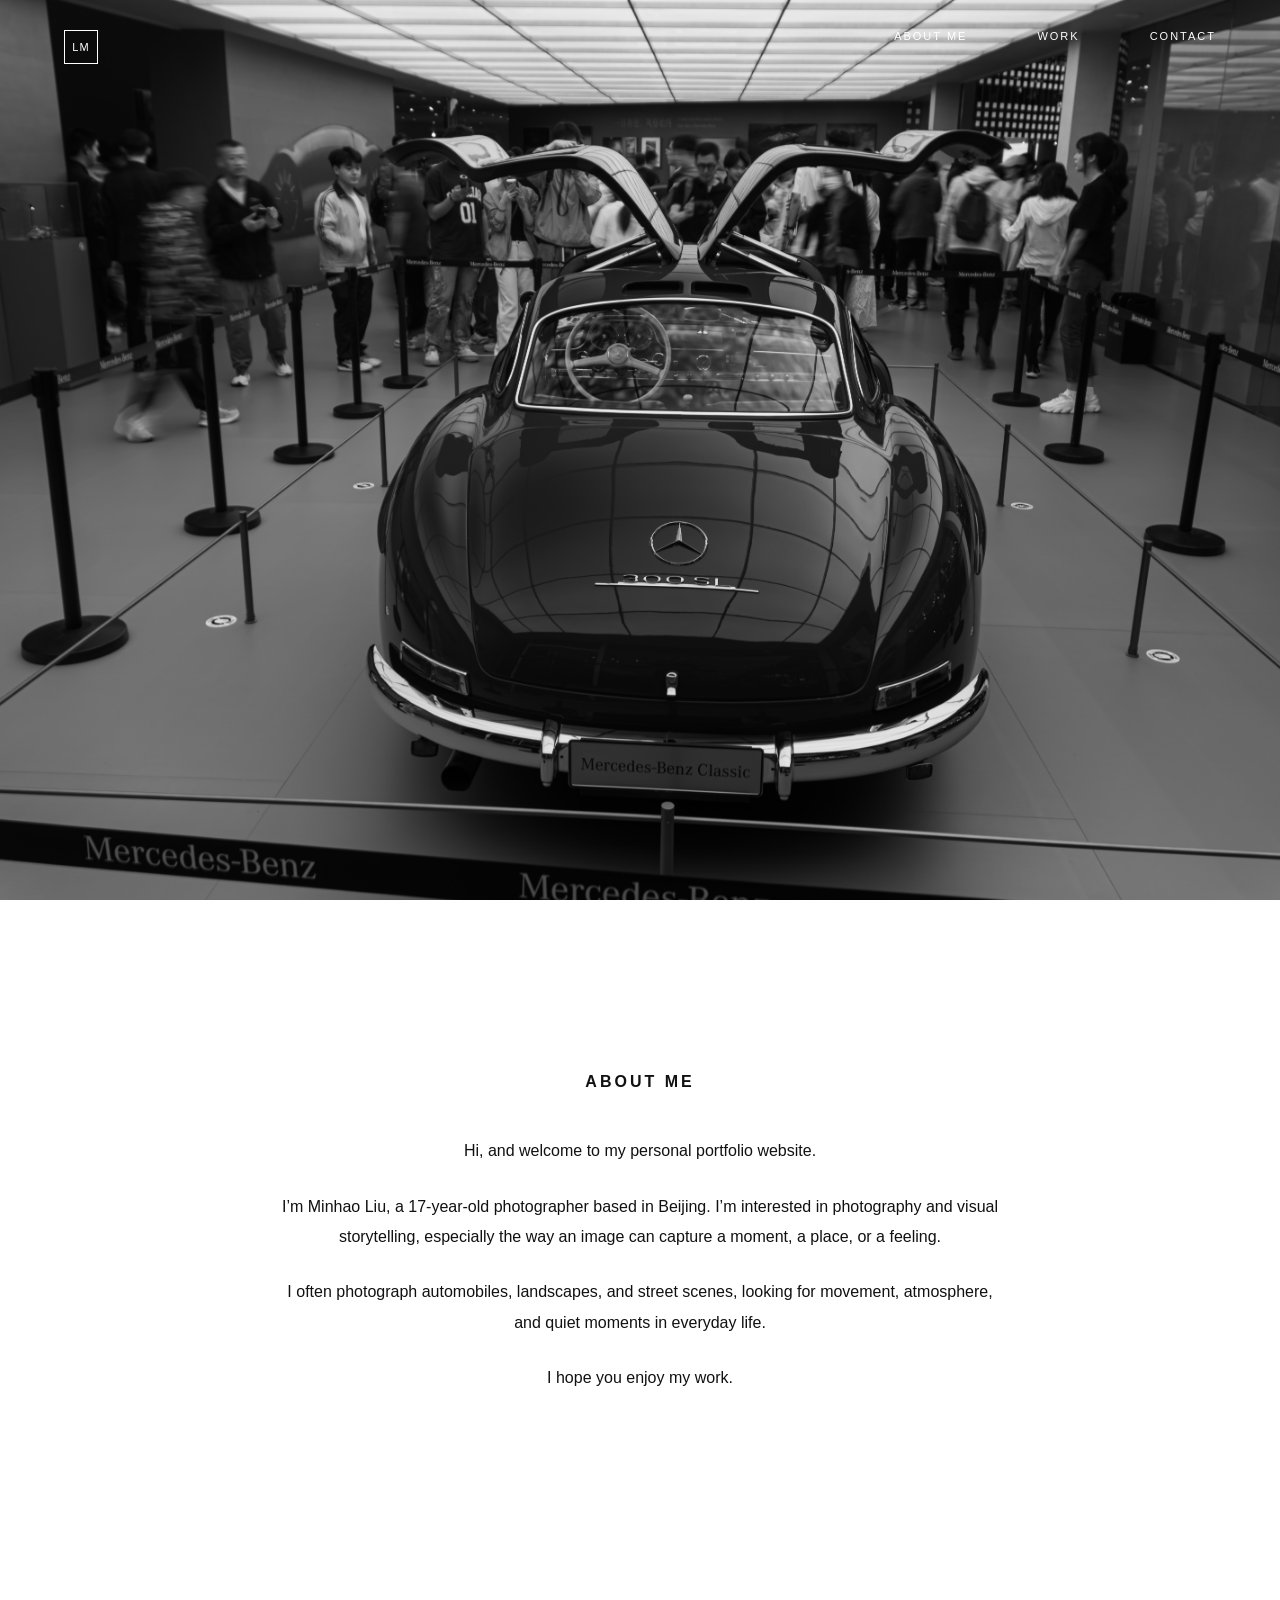
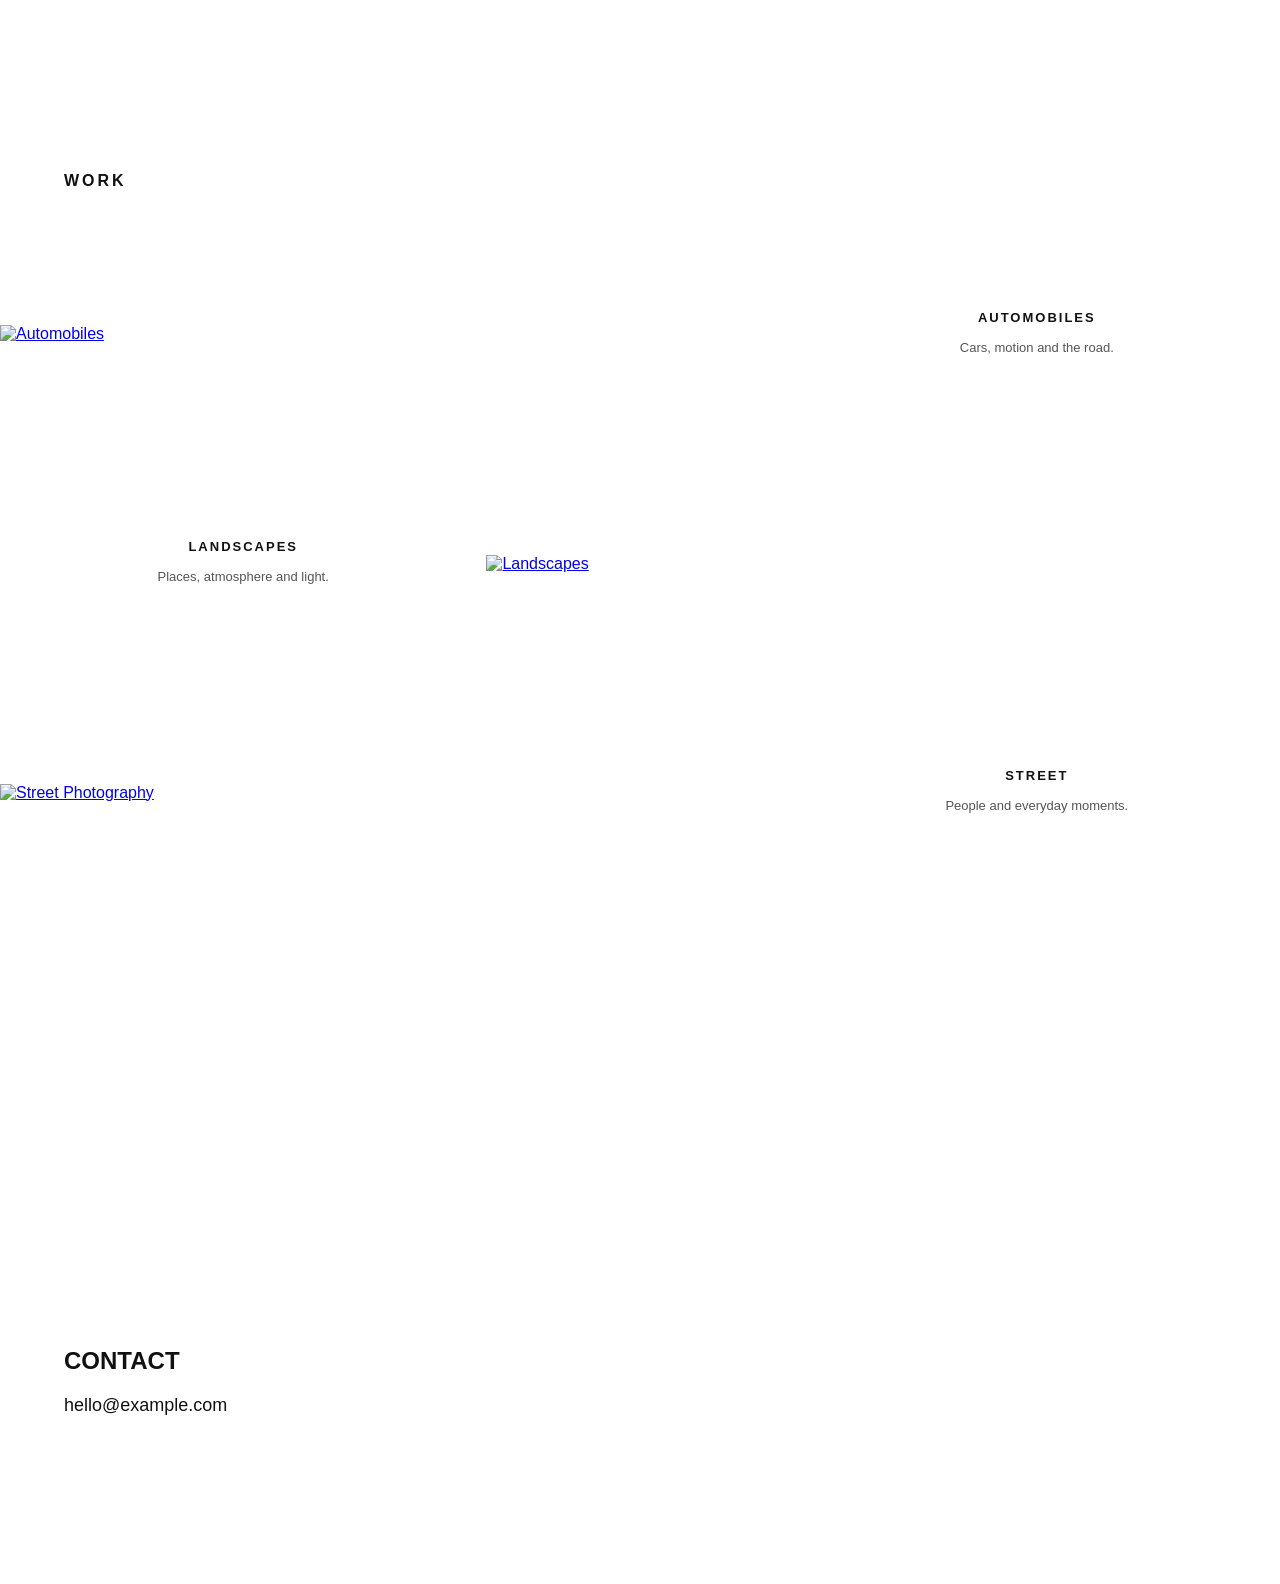
==== commit 2983a3ef: "Update index.html" ====
--- a/index.html
+++ b/index.html
@@ -14,137 +14,107 @@
 
     <main>
 
-      <section class="hero">
+        <!-- Hero -->
 
-    <div class="hero-logo">
-        LM
-    </div>
+        <section class="hero">
 
-  <section class="hero">
+            <div class="hero-logo">
+                LM
+            </div>
 
-    <div class="hero-logo">
-        LM
-    </div>
+            <nav class="hero-nav">
+                <a href="#about">ABOUT ME</a>
+                <a href="#work">WORK</a>
+                <a href="#contact">CONTACT</a>
+            </nav>
 
-    <nav class="hero-nav">
-        <a href="#about">ABOUT ME</a>
-        <a href="#work">WORK</a>
-        <a href="#contact">CONTACT</a>
-    </nav>
-
-</section>
+        </section>
 
 
-<section id="about" class="about">
+        <!-- About -->
 
-    <h2>ABOUT ME</h2>
+        <section id="about" class="about">
 
-    <p>
-        Hi, and welcome to my personal portfolio website.
-    </p>
+            <h2>ABOUT ME</h2>
 
-    <p>
-        I’m Minhao Liu, a 17-year-old photographer based in Beijing.
-        I’m interested in photography and visual storytelling,
-        especially the way an image can capture a moment, a place, or a feeling.
-    </p>
+            <p>
+                Hi, and welcome to my personal portfolio website.
+            </p>
 
-    <p>
-        I often photograph automobiles, landscapes, and street scenes,
-        looking for movement, atmosphere, and quiet moments in everyday life.
-    </p>
+            <p>
+                I’m Minhao Liu, a 17-year-old photographer based in Beijing.
+                I’m interested in photography and visual storytelling,
+                especially the way an image can capture a moment, a place, or a feeling.
+            </p>
 
-    <p>
-        I hope you enjoy my work.
-    </p>
+            <p>
+                I often photograph automobiles, landscapes, and street scenes,
+                looking for movement, atmosphere, and quiet moments in everyday life.
+            </p>
 
-</section>
+            <p>
+                I hope you enjoy my work.
+            </p>
 
-<section id="work" class="work">
-
-    <h2>WORK</h2>
+        </section>
 
 
-    <div class="work-category work-left">
+        <!-- Work -->
 
-        <a href="automobiles.html">
-            <img src="./photo1.jpg" alt="Automobiles">
-        </a>
+        <section id="work" class="work">
 
-        <div class="work-info">
-            <h3>AUTOMOBILES</h3>
-            <p>Cars, motion and the road.</p>
-        </div>
-
-    </div>
+            <h2>WORK</h2>
 
 
-    <div class="work-category work-right">
+            <div class="work-category work-left">
 
-        <div class="work-info">
-            <h3>LANDSCAPES</h3>
-            <p>Places, atmosphere and light.</p>
-        </div>
+                <a href="automobiles.html">
+                    <img src="./photo1.jpg" alt="Automobiles">
+                </a>
 
-        <a href="landscapes.html">
-            <img src="./photo2.jpg" alt="Landscapes">
-        </a>
+                <div class="work-info">
+                    <h3>AUTOMOBILES</h3>
+                    <p>Cars, motion and the road.</p>
+                </div>
 
-    </div>
+            </div>
 
 
-    <div class="work-category work-left">
+            <div class="work-category work-right">
 
-        <a href="street.html">
-            <img src="./photo3.jpg" alt="Street Photography">
-        </a>
+                <div class="work-info">
+                    <h3>LANDSCAPES</h3>
+                    <p>Places, atmosphere and light.</p>
+                </div>
 
-        <div class="work-info">
-            <h3>STREET</h3>
-            <p>People and everyday moments.</p>
-        </div>
+                <a href="landscapes.html">
+                    <img src="./photo2.jpg" alt="Landscapes">
+                </a>
 
-    </div>
-
-</section>
+            </div>
 
 
-    <div class="work-category work-right">
+            <div class="work-category work-left">
 
-        <a href="landscapes.html">
-            <img src="./photo2.jpg" alt="Landscapes">
-        </a>
+                <a href="street.html">
+                    <img src="./photo3.jpg" alt="Street Photography">
+                </a>
 
-        <h3>LANDSCAPES</h3>
+                <div class="work-info">
+                    <h3>STREET</h3>
+                    <p>People and everyday moments.</p>
+                </div>
 
-        <p>
-            Places, atmosphere and light.
-        </p>
+            </div>
 
-    </div>
+        </section>
 
 
-    <div class="work-category work-left">
-
-        <a href="street.html">
-            <img src="./photo3.jpg" alt="Street Photography">
-        </a>
-
-        <h3>STREET</h3>
-
-        <p>
-            People and everyday moments.
-        </p>
-
-    </div>
-
-</section>
+        <!-- Contact -->
 
         <section id="contact" class="contact">
 
-            <h2>
-                CONTACT
-            </h2>
+            <h2>CONTACT</h2>
 
             <p>
                 hello@example.com
@@ -152,9 +122,7 @@
 
         </section>
 
-
     </main>
-
 
 </body>
 
--- a/style.css
+++ b/style.css
@@ -110,56 +110,68 @@
 /* Work */
 
 .work {
-    padding: 160px 5% 180px;
+    padding: 160px 0 180px;
 }
 
 .work > h2 {
+    margin-left: 5%;
+    margin-bottom: 120px;
+
     font-size: 16px;
     font-weight: 600;
     letter-spacing: 3px;
-    margin-bottom: 100px;
 }
 
 .work-category {
-    width: 50%;
-    margin-bottom: 160px;
-}
-
-.work-left {
-    margin-left: 0;
-}
-
-.work-right {
-    margin-left: 45%;
+    display: flex;
+    align-items: center;
+
+    width: 100%;
+    margin-bottom: 180px;
 }
 
 .work-category a {
     display: block;
+    width: 62%;
+    flex-shrink: 0;
 }
 
 .work-category img {
+    display: block;
     width: 100%;
     height: auto;
-    display: block;
-}
-
-.work-category h3 {
-    margin: 20px 0 8px;
+}
+
+.work-info {
+    width: 38%;
+    padding: 0 5%;
+    text-align: center;
+}
+
+.work-info h3 {
+    margin: 0 0 12px;
 
     font-size: 13px;
     font-weight: 600;
     letter-spacing: 2px;
 }
 
-.work-category p {
+.work-info p {
     margin: 0;
 
     font-size: 13px;
     font-weight: 300;
-    line-height: 1.6;
+    line-height: 1.7;
     color: #555;
 }
 
+.work-left {
+    justify-content: flex-start;
+}
+
+.work-right {
+    justify-content: flex-end;
+}
 /* About */
 
 .about {
